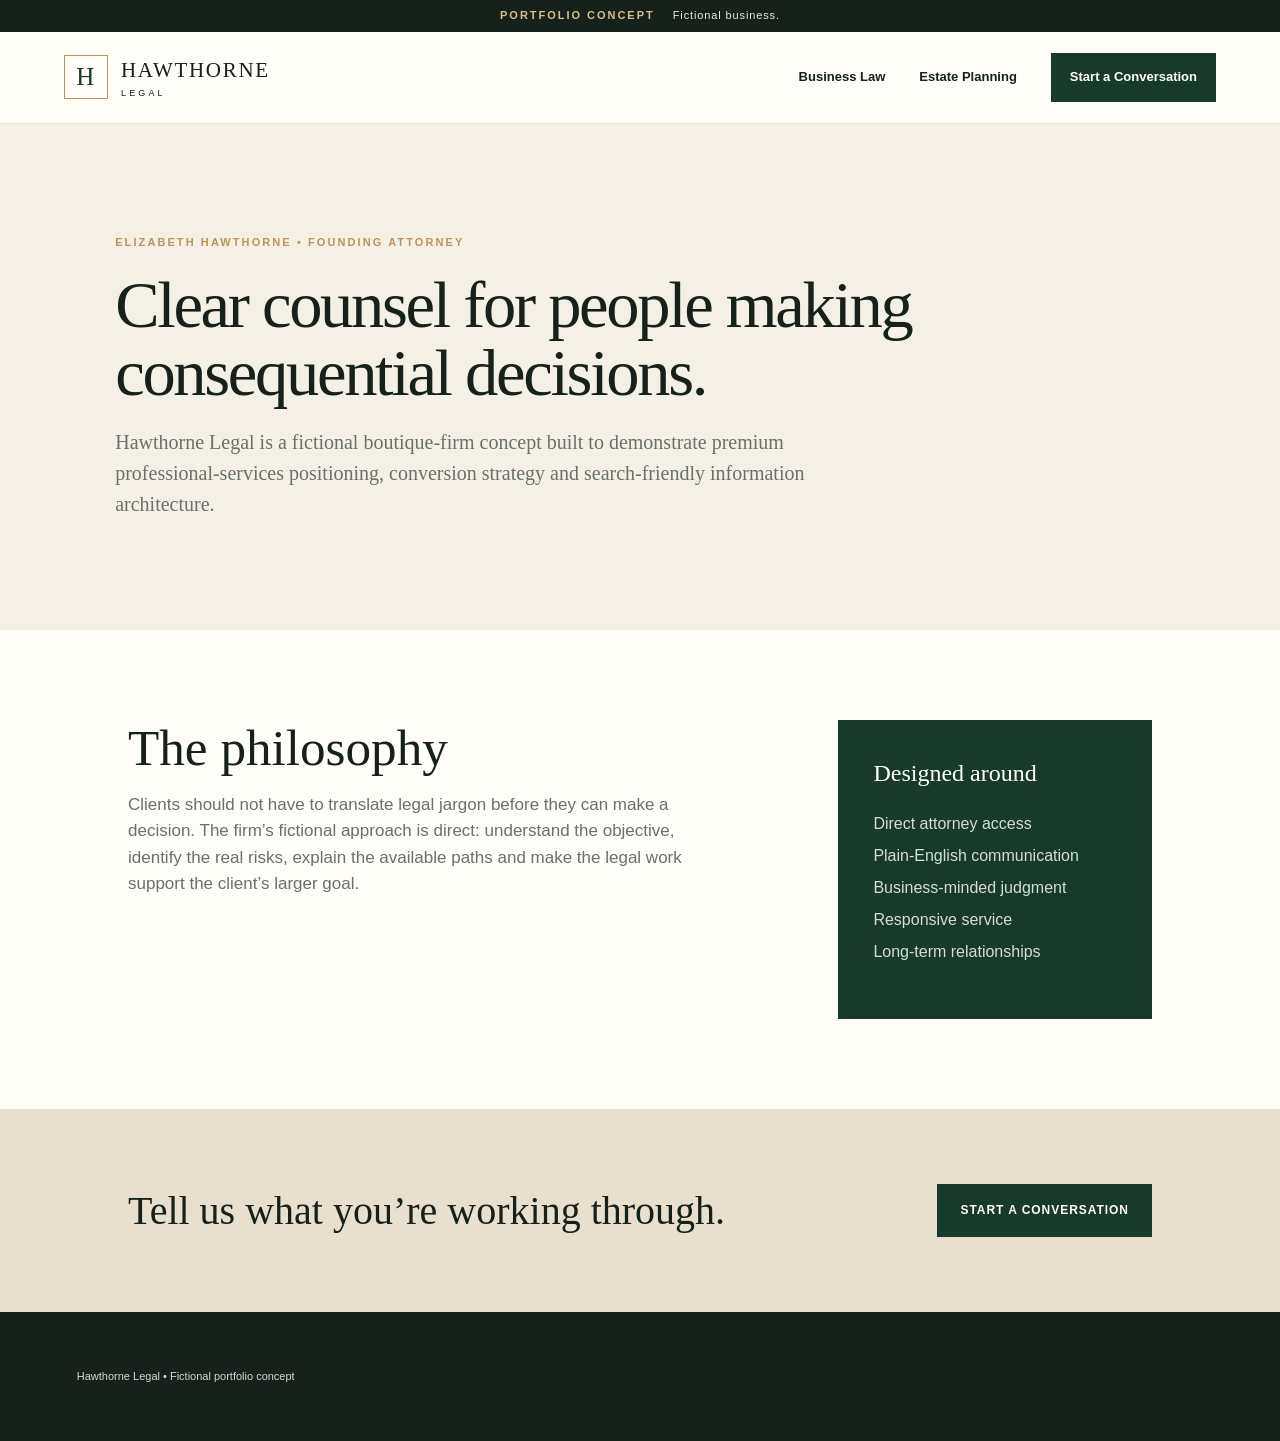
==== about.html @ 078f1573 "Add files via upload" ====
<!doctype html><html lang="en"><head><meta charset="utf-8"><meta name="viewport" content="width=device-width,initial-scale=1"><title>About | Hawthorne Legal</title><link rel="stylesheet" href="styles.css"></head><body><div class="concept"><b>PORTFOLIO CONCEPT</b><span>Fictional business.</span></div><header><a class="brand" href="index.html"><span class="mark">H</span><span>HAWTHORNE <small>LEGAL</small></span></a><nav><a href="business-law.html">Business Law</a><a href="estate-planning.html">Estate Planning</a><a class="navcta" href="index.html#contact">Start a Conversation</a></nav></header><main class="inner"><section class="inner-hero"><p class="eyebrow">ELIZABETH HAWTHORNE • FOUNDING ATTORNEY</p><h1>Clear counsel for people making consequential decisions.</h1><p>Hawthorne Legal is a fictional boutique-firm concept built to demonstrate premium professional-services positioning, conversion strategy and search-friendly information architecture.</p></section><section class="content-grid"><div><h2>The philosophy</h2><p>Clients should not have to translate legal jargon before they can make a decision. The firm’s fictional approach is direct: understand the objective, identify the real risks, explain the available paths and make the legal work support the client’s larger goal.</p></div><div class="sidecard"><b>Designed around</b><p>Direct attorney access<br>Plain-English communication<br>Business-minded judgment<br>Responsive service<br>Long-term relationships</p></div></section><section class="cta-band"><h2>Tell us what you’re working through.</h2><a class="btn" href="index.html#contact">START A CONVERSATION</a></section></main><footer><p>Hawthorne Legal • Fictional portfolio concept</p></footer></body></html>
---- styles.css ----
:root{--ink:#17211c;--forest:#173a2b;--forest2:#0e2c21;--ivory:#f5f0e6;--paper:#fffdf8;--brass:#b8945e;--line:#d9d1c2;--muted:#68716b}*{box-sizing:border-box}html{scroll-behavior:smooth}body{margin:0;font-family:Arial,Helvetica,sans-serif;color:var(--ink);background:var(--paper);line-height:1.55}.concept{height:32px;background:var(--ink);color:#eee9df;display:flex;align-items:center;justify-content:center;gap:18px;font-size:11px;letter-spacing:.08em}.concept b{color:#d9bd8e;letter-spacing:.18em}header{height:92px;padding:0 5vw;display:flex;align-items:center;justify-content:space-between;border-bottom:1px solid #e9e3d8;background:rgba(255,253,248,.97);position:sticky;top:0;z-index:20}.brand{display:flex;align-items:center;gap:13px;text-decoration:none;color:var(--ink);font-family:Georgia,serif;font-size:21px;letter-spacing:.08em}.brand small{display:block;font-family:Arial,sans-serif;font-size:9px;letter-spacing:.35em;margin-top:1px}.mark{width:44px;height:44px;border:1px solid var(--brass);display:grid;place-items:center;font-family:Georgia,serif;font-size:25px;color:var(--forest)}nav{display:flex;align-items:center;gap:34px}nav a{text-decoration:none;color:var(--ink);font-size:13px;font-weight:700}.navcta{padding:14px 19px;background:var(--forest);color:white!important}.menu{display:none}.hero{min-height:680px;display:grid;grid-template-columns:52% 48%;background:var(--ivory)}.hero-copy{padding:105px 7vw 70px}.eyebrow{font-size:11px;font-weight:800;letter-spacing:.19em;color:var(--brass);margin:0 0 20px}.hero h1,.inner-hero h1{font-family:Georgia,serif;font-weight:400;font-size:clamp(48px,5.2vw,82px);line-height:1.02;letter-spacing:-.035em;margin:0;max-width:850px}.lede{font-family:Georgia,serif;font-size:21px;line-height:1.55;max-width:650px;color:#4d5751;margin:30px 0}.actions{display:flex;align-items:center;gap:28px;margin:38px 0}.btn{display:inline-block;background:var(--forest);color:#fff;text-decoration:none;border:0;padding:17px 23px;font-weight:800;font-size:12px;letter-spacing:.08em;cursor:pointer}.textlink{color:var(--forest);font-weight:800;text-decoration:none}.micro{display:flex;gap:22px;padding-top:38px;border-top:1px solid #d8d0c2;font-size:11px;text-transform:uppercase;letter-spacing:.08em;color:#68716b}.hero-art{position:relative;min-height:680px;background:var(--forest2);overflow:hidden}.photo-main{position:absolute;inset:0;background:linear-gradient(120deg,rgba(15,43,32,.25),rgba(15,43,32,.1)),url('https://images.unsplash.com/photo-1497366811353-6870744d04b2?auto=format&fit=crop&w=1600&q=85') center/cover}.quote{position:absolute;left:0;bottom:0;width:70%;background:var(--forest);color:white;padding:30px 34px;font-family:Georgia,serif;font-size:18px}.quote small{display:block;margin-top:18px;font-family:Arial,sans-serif;font-size:9px;letter-spacing:.13em;color:#d6c19b}.intro{padding:100px 12vw 75px;display:grid;grid-template-columns:1.4fr 1fr;column-gap:9vw}.intro .eyebrow{grid-column:1/-1}.intro h2,.practice h2,.approach h2,.answer-head h2,.local h2,.contact h2,.content-grid h2,.inner-band h2,.cta-band h2{font-family:Georgia,serif;font-size:clamp(35px,4vw,58px);font-weight:400;line-height:1.08;margin:0}.intro>p:last-child{font-size:17px;color:var(--muted);margin:10px 0}.situations{display:grid;grid-template-columns:repeat(3,1fr);padding:0 5vw 100px}.situations article{min-height:285px;border:1px solid var(--line);padding:34px;margin:-1px 0 0 -1px}.situations span,.principles small{color:var(--brass);font-size:11px;letter-spacing:.14em}.situations h3{font-family:Georgia,serif;font-size:25px;font-weight:400;line-height:1.15;margin:45px 0 12px}.situations p{color:var(--muted);font-size:14px}.situations a{color:var(--forest);font-weight:800;font-size:13px;text-decoration:none}.situations .dark{background:var(--forest);color:white}.situations .dark p{color:#dce4df}.situations .dark a{color:#e3c99e}.practice{background:var(--forest2);color:white;padding:100px 8vw;display:grid;grid-template-columns:1fr 1.25fr;gap:9vw}.practice>div:first-child>p:last-child{color:#c8d2cc;font-size:17px}.practice-list a{display:grid;grid-template-columns:1fr 1.5fr auto;gap:20px;align-items:center;border-top:1px solid #476052;padding:26px 0;text-decoration:none;color:white}.practice-list b{font-family:Georgia,serif;font-size:22px;font-weight:400}.practice-list span{font-size:12px;color:#c4d0c9}.practice-list em{font-style:normal;color:#d3b37f}.approach{padding:110px 9vw;display:grid;grid-template-columns:.8fr 1.2fr;gap:8vw;align-items:center}.portrait{min-height:530px;background:linear-gradient(145deg,#e9dfcf,#c8b493);display:grid;place-items:center}.monogram{width:190px;height:190px;border:1px solid rgba(23,58,43,.35);border-radius:50%;display:grid;place-items:center;font-family:Georgia,serif;font-size:70px;color:var(--forest)}.approach p:not(.eyebrow){font-size:17px;color:var(--muted);max-width:680px}.principles{display:grid;grid-template-columns:repeat(3,1fr);padding:0 9vw 110px}.principles div{border-top:1px solid var(--line);padding:30px 40px 0 0}.principles h3{font-family:Georgia,serif;font-size:25px;font-weight:400}.principles p{color:var(--muted);max-width:300px}.answers{background:var(--ivory);padding:100px 8vw}.answer-head{display:grid;grid-template-columns:1.3fr .7fr;gap:10vw;align-items:end;margin-bottom:55px}.answer-head>p{color:var(--muted)}.answer-grid{display:grid;grid-template-columns:repeat(3,1fr);gap:18px}.answer-grid a{background:var(--paper);padding:34px;text-decoration:none;color:var(--ink);min-height:300px;border-bottom:3px solid var(--brass)}.answer-grid span{font-size:10px;color:var(--brass);font-weight:800;letter-spacing:.15em}.answer-grid h3{font-family:Georgia,serif;font-size:26px;font-weight:400;line-height:1.18;margin:42px 0 16px}.answer-grid p{font-size:14px;color:var(--muted)}.local{padding:100px 9vw;background:linear-gradient(rgba(16,35,27,.86),rgba(16,35,27,.86)),url('https://images.unsplash.com/photo-1500534314209-a25ddb2bd4297?auto=format&fit=crop&w=1800&q=80') center/cover;color:white;display:grid;grid-template-columns:1.4fr .6fr;gap:9vw}.local-card{border:1px solid rgba(255,255,255,.35);padding:32px}.local-card b{letter-spacing:.12em}.local-card a{color:#e6c99b;font-weight:800;text-decoration:none}.contact{padding:100px 9vw;display:grid;grid-template-columns:1fr 1fr;gap:10vw}.contact>div>p:not(.eyebrow){color:var(--muted);font-size:17px}.fine{font-size:11px!important;margin-top:35px}form{display:grid;gap:20px}label{font-size:11px;font-weight:800;letter-spacing:.08em;text-transform:uppercase}input,textarea{width:100%;border:0;border-bottom:1px solid #aeb5b0;background:transparent;padding:13px 2px;font:inherit;outline:none;margin-top:6px}textarea{border:1px solid #c9cfc9;padding:13px;margin-top:10px}footer{background:var(--ink);color:#d6d9d6;padding:45px 6vw;display:flex;justify-content:space-between;align-items:center;font-size:11px}.foot{color:white}.inner{min-height:70vh}.inner-hero{padding:110px 9vw 90px;background:var(--ivory)}.inner-hero p:last-child{font-family:Georgia,serif;font-size:20px;color:var(--muted);max-width:750px}.content-grid{padding:90px 10vw;display:grid;grid-template-columns:1.3fr .7fr;gap:10vw}.content-grid>div:first-child p{font-size:17px;color:var(--muted)}.sidecard{background:var(--forest);color:white;padding:35px}.sidecard b{font-family:Georgia,serif;font-size:24px;font-weight:400}.sidecard p{line-height:2;color:#d5ddd8}.inner-band{background:var(--forest2);color:white;padding:90px 15vw}.inner-band p:last-child{font-size:18px;color:#c8d2cc;max-width:800px}.cta-band{padding:75px 10vw;display:flex;justify-content:space-between;align-items:center;background:#e9dfcf}.cta-band h2{font-size:40px}@media(max-width:850px){header{height:78px}.menu{display:block;background:none;border:0;font-weight:700}nav{display:none;position:absolute;top:78px;left:0;right:0;background:var(--paper);padding:25px;flex-direction:column;align-items:flex-start;border-bottom:1px solid var(--line)}nav.open{display:flex}.hero{grid-template-columns:1fr}.hero-copy{padding:70px 7vw}.hero-art{min-height:520px}.micro{flex-wrap:wrap}.intro,.practice,.approach,.answer-head,.local,.contact,.content-grid{grid-template-columns:1fr}.situations,.principles,.answer-grid{grid-template-columns:1fr}.situations{padding:0 5vw 70px}.principles{gap:35px}.approach{padding:75px 7vw}.portrait{min-height:360px}.practice-list a{grid-template-columns:1fr auto}.practice-list span{grid-column:1/-1}.local{padding:75px 7vw}.contact{padding:75px 7vw}.concept span{display:none}footer{flex-direction:column;gap:18px;align-items:flex-start}.cta-band{flex-direction:column;align-items:flex-start;gap:25px}.inner-hero{padding:75px 7vw}.hero h1,.inner-hero h1{font-size:48px}}
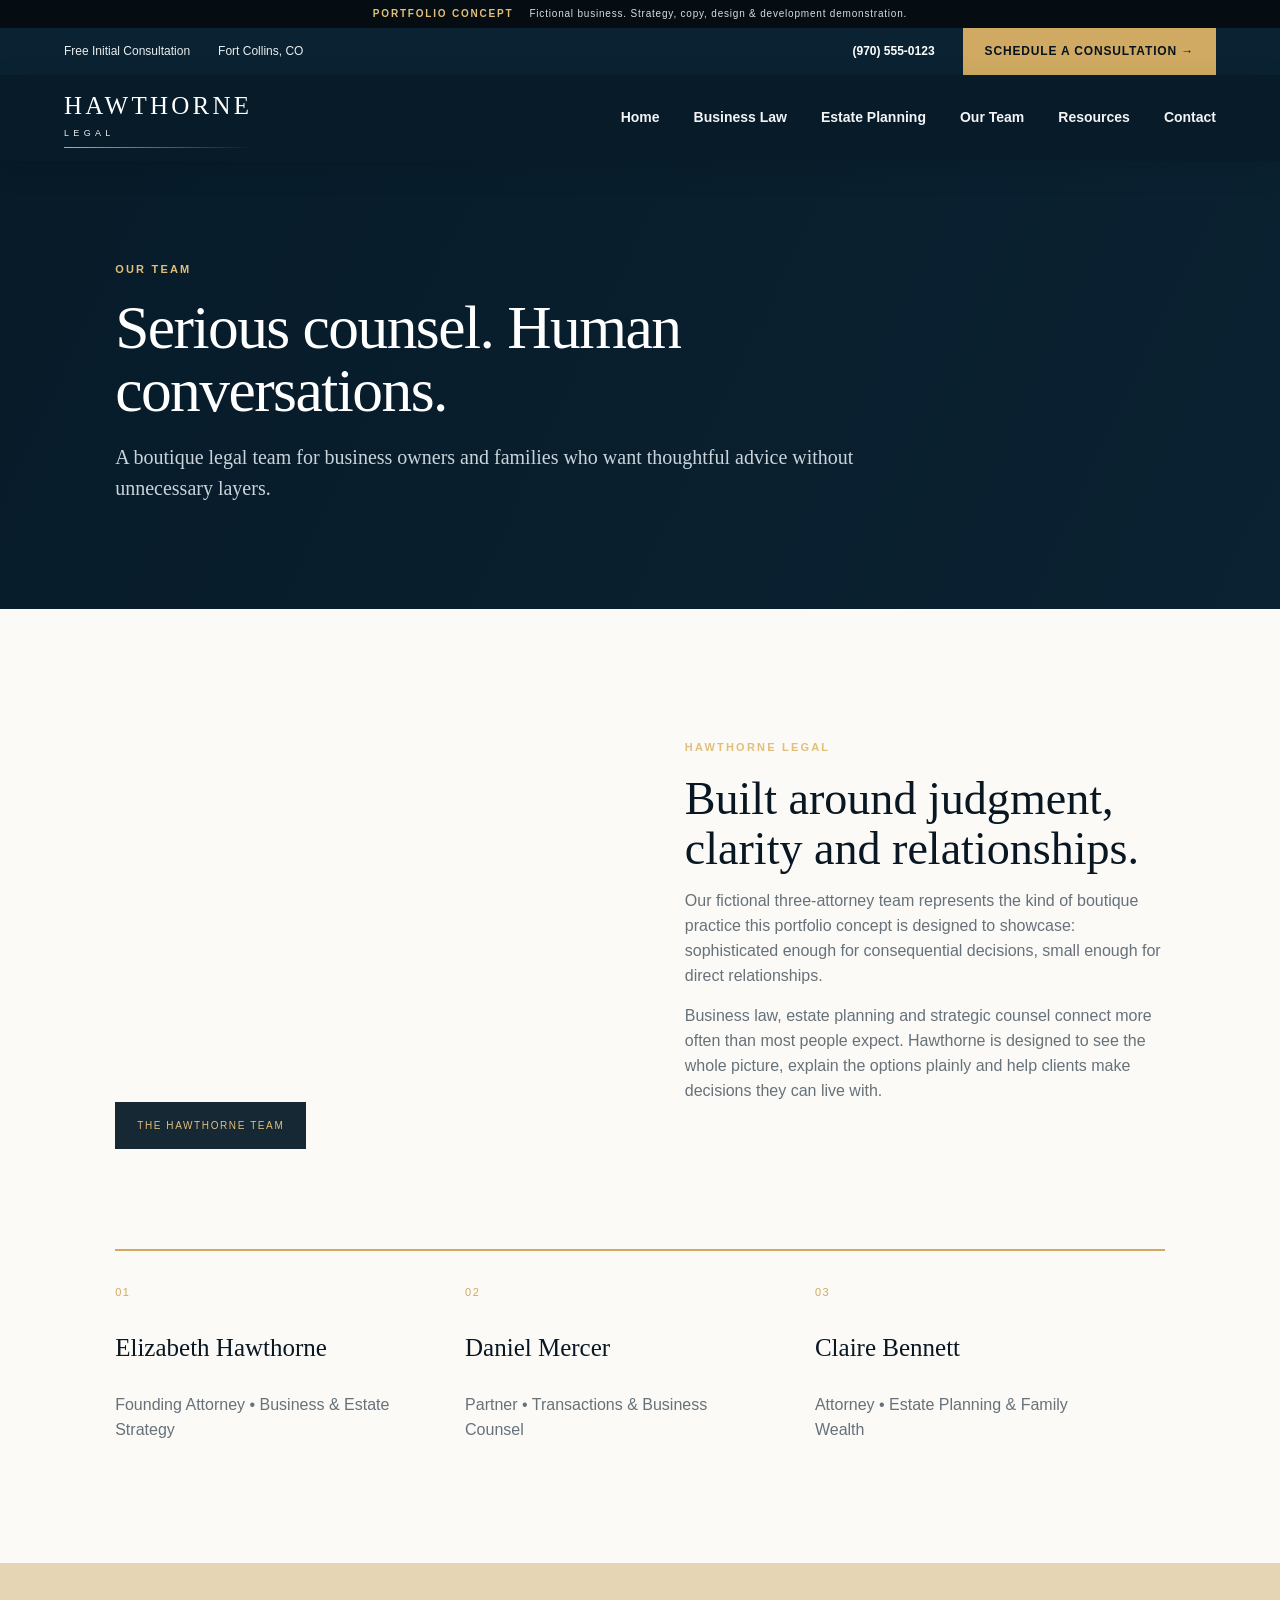
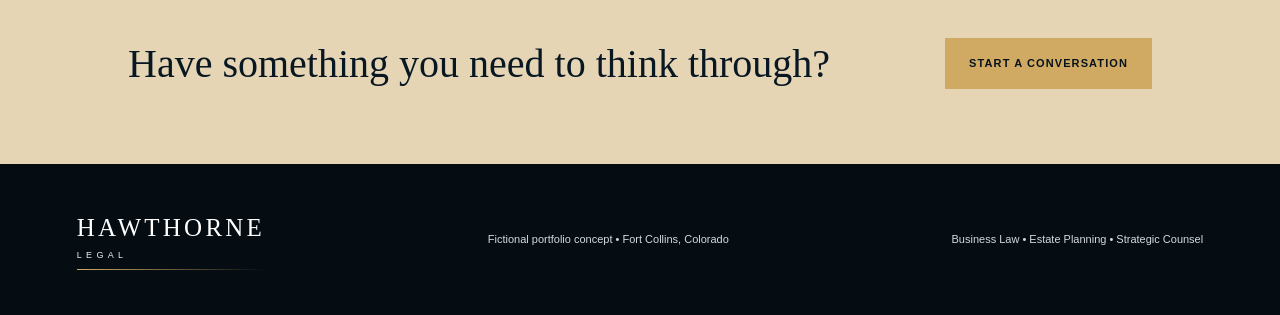
==== commit 8cb95ed6: "Add files via upload" ====
--- a/about.html
+++ b/about.html
@@ -1 +1 @@
-<!doctype html><html lang="en"><head><meta charset="utf-8"><meta name="viewport" content="width=device-width,initial-scale=1"><title>About | Hawthorne Legal</title><link rel="stylesheet" href="styles.css"></head><body><div class="concept"><b>PORTFOLIO CONCEPT</b><span>Fictional business.</span></div><header><a class="brand" href="index.html"><span class="mark">H</span><span>HAWTHORNE <small>LEGAL</small></span></a><nav><a href="business-law.html">Business Law</a><a href="estate-planning.html">Estate Planning</a><a class="navcta" href="index.html#contact">Start a Conversation</a></nav></header><main class="inner"><section class="inner-hero"><p class="eyebrow">ELIZABETH HAWTHORNE • FOUNDING ATTORNEY</p><h1>Clear counsel for people making consequential decisions.</h1><p>Hawthorne Legal is a fictional boutique-firm concept built to demonstrate premium professional-services positioning, conversion strategy and search-friendly information architecture.</p></section><section class="content-grid"><div><h2>The philosophy</h2><p>Clients should not have to translate legal jargon before they can make a decision. The firm’s fictional approach is direct: understand the objective, identify the real risks, explain the available paths and make the legal work support the client’s larger goal.</p></div><div class="sidecard"><b>Designed around</b><p>Direct attorney access<br>Plain-English communication<br>Business-minded judgment<br>Responsive service<br>Long-term relationships</p></div></section><section class="cta-band"><h2>Tell us what you’re working through.</h2><a class="btn" href="index.html#contact">START A CONVERSATION</a></section></main><footer><p>Hawthorne Legal • Fictional portfolio concept</p></footer></body></html>
+<!doctype html><html lang="en"><head><meta charset="utf-8"><meta name="viewport" content="width=device-width,initial-scale=1"><title>Our Team | Hawthorne Legal</title><meta name="description" content="Meet the fictional Hawthorne Legal team in this portfolio website concept."><link rel="stylesheet" href="styles.css"></head><body><div class="concept"><b>PORTFOLIO CONCEPT</b><span>Fictional business. Strategy, copy, design & development demonstration.</span></div><div class="utility"><div class="u-left"><span>Free Initial Consultation</span><span>Fort Collins, CO</span></div><div class="u-right"><strong>(970) 555-0123</strong><a class="consult" href="index.html#contact">SCHEDULE A CONSULTATION →</a></div></div><header><a class="brand" href="index.html"><span class="brandword">HAWTHORNE <small>LEGAL</small></span></a><button class="menu">Menu</button><nav><a href="index.html">Home</a><a href="business-law.html">Business Law</a><a href="estate-planning.html">Estate Planning</a><a href="about.html">Our Team</a><a href="index.html#answers">Resources</a><a href="index.html#contact">Contact</a></nav></header><main class="inner"><section class="inner-hero"><p class="eyebrow">OUR TEAM</p><h1>Serious counsel. Human conversations.</h1><p>A boutique legal team for business owners and families who want thoughtful advice without unnecessary layers.</p></section><section class="approach"><div class="portrait"></div><div><p class="eyebrow">HAWTHORNE LEGAL</p><h2>Built around judgment, clarity and relationships.</h2><p>Our fictional three-attorney team represents the kind of boutique practice this portfolio concept is designed to showcase: sophisticated enough for consequential decisions, small enough for direct relationships.</p><p>Business law, estate planning and strategic counsel connect more often than most people expect. Hawthorne is designed to see the whole picture, explain the options plainly and help clients make decisions they can live with.</p></div></section><section class="principles"><div><small>01</small><h3>Elizabeth Hawthorne</h3><p>Founding Attorney • Business & Estate Strategy</p></div><div><small>02</small><h3>Daniel Mercer</h3><p>Partner • Transactions & Business Counsel</p></div><div><small>03</small><h3>Claire Bennett</h3><p>Attorney • Estate Planning & Family Wealth</p></div></section><section class="cta-band"><h2>Have something you need to think through?</h2><a class="btn" href="index.html#contact">START A CONVERSATION</a></section></main><footer><a class="brand foot" href="index.html"><span class="brandword">HAWTHORNE <small>LEGAL</small></span></a><p>Fictional portfolio concept • Fort Collins, Colorado</p><p>Business Law • Estate Planning • Strategic Counsel</p></footer><script src="script.js"></script></body></html>
--- a/styles.css
+++ b/styles.css
@@ -1 +1 @@
-:root{--ink:#17211c;--forest:#173a2b;--forest2:#0e2c21;--ivory:#f5f0e6;--paper:#fffdf8;--brass:#b8945e;--line:#d9d1c2;--muted:#68716b}*{box-sizing:border-box}html{scroll-behavior:smooth}body{margin:0;font-family:Arial,Helvetica,sans-serif;color:var(--ink);background:var(--paper);line-height:1.55}.concept{height:32px;background:var(--ink);color:#eee9df;display:flex;align-items:center;justify-content:center;gap:18px;font-size:11px;letter-spacing:.08em}.concept b{color:#d9bd8e;letter-spacing:.18em}header{height:92px;padding:0 5vw;display:flex;align-items:center;justify-content:space-between;border-bottom:1px solid #e9e3d8;background:rgba(255,253,248,.97);position:sticky;top:0;z-index:20}.brand{display:flex;align-items:center;gap:13px;text-decoration:none;color:var(--ink);font-family:Georgia,serif;font-size:21px;letter-spacing:.08em}.brand small{display:block;font-family:Arial,sans-serif;font-size:9px;letter-spacing:.35em;margin-top:1px}.mark{width:44px;height:44px;border:1px solid var(--brass);display:grid;place-items:center;font-family:Georgia,serif;font-size:25px;color:var(--forest)}nav{display:flex;align-items:center;gap:34px}nav a{text-decoration:none;color:var(--ink);font-size:13px;font-weight:700}.navcta{padding:14px 19px;background:var(--forest);color:white!important}.menu{display:none}.hero{min-height:680px;display:grid;grid-template-columns:52% 48%;background:var(--ivory)}.hero-copy{padding:105px 7vw 70px}.eyebrow{font-size:11px;font-weight:800;letter-spacing:.19em;color:var(--brass);margin:0 0 20px}.hero h1,.inner-hero h1{font-family:Georgia,serif;font-weight:400;font-size:clamp(48px,5.2vw,82px);line-height:1.02;letter-spacing:-.035em;margin:0;max-width:850px}.lede{font-family:Georgia,serif;font-size:21px;line-height:1.55;max-width:650px;color:#4d5751;margin:30px 0}.actions{display:flex;align-items:center;gap:28px;margin:38px 0}.btn{display:inline-block;background:var(--forest);color:#fff;text-decoration:none;border:0;padding:17px 23px;font-weight:800;font-size:12px;letter-spacing:.08em;cursor:pointer}.textlink{color:var(--forest);font-weight:800;text-decoration:none}.micro{display:flex;gap:22px;padding-top:38px;border-top:1px solid #d8d0c2;font-size:11px;text-transform:uppercase;letter-spacing:.08em;color:#68716b}.hero-art{position:relative;min-height:680px;background:var(--forest2);overflow:hidden}.photo-main{position:absolute;inset:0;background:linear-gradient(120deg,rgba(15,43,32,.25),rgba(15,43,32,.1)),url('https://images.unsplash.com/photo-1497366811353-6870744d04b2?auto=format&fit=crop&w=1600&q=85') center/cover}.quote{position:absolute;left:0;bottom:0;width:70%;background:var(--forest);color:white;padding:30px 34px;font-family:Georgia,serif;font-size:18px}.quote small{display:block;margin-top:18px;font-family:Arial,sans-serif;font-size:9px;letter-spacing:.13em;color:#d6c19b}.intro{padding:100px 12vw 75px;display:grid;grid-template-columns:1.4fr 1fr;column-gap:9vw}.intro .eyebrow{grid-column:1/-1}.intro h2,.practice h2,.approach h2,.answer-head h2,.local h2,.contact h2,.content-grid h2,.inner-band h2,.cta-band h2{font-family:Georgia,serif;font-size:clamp(35px,4vw,58px);font-weight:400;line-height:1.08;margin:0}.intro>p:last-child{font-size:17px;color:var(--muted);margin:10px 0}.situations{display:grid;grid-template-columns:repeat(3,1fr);padding:0 5vw 100px}.situations article{min-height:285px;border:1px solid var(--line);padding:34px;margin:-1px 0 0 -1px}.situations span,.principles small{color:var(--brass);font-size:11px;letter-spacing:.14em}.situations h3{font-family:Georgia,serif;font-size:25px;font-weight:400;line-height:1.15;margin:45px 0 12px}.situations p{color:var(--muted);font-size:14px}.situations a{color:var(--forest);font-weight:800;font-size:13px;text-decoration:none}.situations .dark{background:var(--forest);color:white}.situations .dark p{color:#dce4df}.situations .dark a{color:#e3c99e}.practice{background:var(--forest2);color:white;padding:100px 8vw;display:grid;grid-template-columns:1fr 1.25fr;gap:9vw}.practice>div:first-child>p:last-child{color:#c8d2cc;font-size:17px}.practice-list a{display:grid;grid-template-columns:1fr 1.5fr auto;gap:20px;align-items:center;border-top:1px solid #476052;padding:26px 0;text-decoration:none;color:white}.practice-list b{font-family:Georgia,serif;font-size:22px;font-weight:400}.practice-list span{font-size:12px;color:#c4d0c9}.practice-list em{font-style:normal;color:#d3b37f}.approach{padding:110px 9vw;display:grid;grid-template-columns:.8fr 1.2fr;gap:8vw;align-items:center}.portrait{min-height:530px;background:linear-gradient(145deg,#e9dfcf,#c8b493);display:grid;place-items:center}.monogram{width:190px;height:190px;border:1px solid rgba(23,58,43,.35);border-radius:50%;display:grid;place-items:center;font-family:Georgia,serif;font-size:70px;color:var(--forest)}.approach p:not(.eyebrow){font-size:17px;color:var(--muted);max-width:680px}.principles{display:grid;grid-template-columns:repeat(3,1fr);padding:0 9vw 110px}.principles div{border-top:1px solid var(--line);padding:30px 40px 0 0}.principles h3{font-family:Georgia,serif;font-size:25px;font-weight:400}.principles p{color:var(--muted);max-width:300px}.answers{background:var(--ivory);padding:100px 8vw}.answer-head{display:grid;grid-template-columns:1.3fr .7fr;gap:10vw;align-items:end;margin-bottom:55px}.answer-head>p{color:var(--muted)}.answer-grid{display:grid;grid-template-columns:repeat(3,1fr);gap:18px}.answer-grid a{background:var(--paper);padding:34px;text-decoration:none;color:var(--ink);min-height:300px;border-bottom:3px solid var(--brass)}.answer-grid span{font-size:10px;color:var(--brass);font-weight:800;letter-spacing:.15em}.answer-grid h3{font-family:Georgia,serif;font-size:26px;font-weight:400;line-height:1.18;margin:42px 0 16px}.answer-grid p{font-size:14px;color:var(--muted)}.local{padding:100px 9vw;background:linear-gradient(rgba(16,35,27,.86),rgba(16,35,27,.86)),url('https://images.unsplash.com/photo-1500534314209-a25ddb2bd4297?auto=format&fit=crop&w=1800&q=80') center/cover;color:white;display:grid;grid-template-columns:1.4fr .6fr;gap:9vw}.local-card{border:1px solid rgba(255,255,255,.35);padding:32px}.local-card b{letter-spacing:.12em}.local-card a{color:#e6c99b;font-weight:800;text-decoration:none}.contact{padding:100px 9vw;display:grid;grid-template-columns:1fr 1fr;gap:10vw}.contact>div>p:not(.eyebrow){color:var(--muted);font-size:17px}.fine{font-size:11px!important;margin-top:35px}form{display:grid;gap:20px}label{font-size:11px;font-weight:800;letter-spacing:.08em;text-transform:uppercase}input,textarea{width:100%;border:0;border-bottom:1px solid #aeb5b0;background:transparent;padding:13px 2px;font:inherit;outline:none;margin-top:6px}textarea{border:1px solid #c9cfc9;padding:13px;margin-top:10px}footer{background:var(--ink);color:#d6d9d6;padding:45px 6vw;display:flex;justify-content:space-between;align-items:center;font-size:11px}.foot{color:white}.inner{min-height:70vh}.inner-hero{padding:110px 9vw 90px;background:var(--ivory)}.inner-hero p:last-child{font-family:Georgia,serif;font-size:20px;color:var(--muted);max-width:750px}.content-grid{padding:90px 10vw;display:grid;grid-template-columns:1.3fr .7fr;gap:10vw}.content-grid>div:first-child p{font-size:17px;color:var(--muted)}.sidecard{background:var(--forest);color:white;padding:35px}.sidecard b{font-family:Georgia,serif;font-size:24px;font-weight:400}.sidecard p{line-height:2;color:#d5ddd8}.inner-band{background:var(--forest2);color:white;padding:90px 15vw}.inner-band p:last-child{font-size:18px;color:#c8d2cc;max-width:800px}.cta-band{padding:75px 10vw;display:flex;justify-content:space-between;align-items:center;background:#e9dfcf}.cta-band h2{font-size:40px}@media(max-width:850px){header{height:78px}.menu{display:block;background:none;border:0;font-weight:700}nav{display:none;position:absolute;top:78px;left:0;right:0;background:var(--paper);padding:25px;flex-direction:column;align-items:flex-start;border-bottom:1px solid var(--line)}nav.open{display:flex}.hero{grid-template-columns:1fr}.hero-copy{padding:70px 7vw}.hero-art{min-height:520px}.micro{flex-wrap:wrap}.intro,.practice,.approach,.answer-head,.local,.contact,.content-grid{grid-template-columns:1fr}.situations,.principles,.answer-grid{grid-template-columns:1fr}.situations{padding:0 5vw 70px}.principles{gap:35px}.approach{padding:75px 7vw}.portrait{min-height:360px}.practice-list a{grid-template-columns:1fr auto}.practice-list span{grid-column:1/-1}.local{padding:75px 7vw}.contact{padding:75px 7vw}.concept span{display:none}footer{flex-direction:column;gap:18px;align-items:flex-start}.cta-band{flex-direction:column;align-items:flex-start;gap:25px}.inner-hero{padding:75px 7vw}.hero h1,.inner-hero h1{font-size:48px}}
+:root{--ink:#081722;--navy:#071b29;--navy2:#0b2232;--gold:#d0aa62;--gold2:#e1bf79;--paper:#fbfaf6;--ivory:#f3efe6;--line:#d8d1c4;--muted:#66717a}*{box-sizing:border-box}html{scroll-behavior:smooth}body{margin:0;font-family:Arial,Helvetica,sans-serif;color:var(--ink);background:var(--paper);line-height:1.55}.concept{height:28px;background:#050d13;color:#d8dde0;display:flex;align-items:center;justify-content:center;gap:16px;font-size:10px;letter-spacing:.08em}.concept b{color:var(--gold2);letter-spacing:.18em}.utility{min-height:45px;background:var(--navy2);color:#e9edf0;display:flex;align-items:center;justify-content:space-between;padding:0 5vw;font-size:12px}.utility .u-left,.utility .u-right{display:flex;align-items:center;gap:28px}.utility strong{color:white}.utility .consult{background:var(--gold);color:#07131c;padding:14px 22px;text-decoration:none;font-weight:800;letter-spacing:.07em}header{height:86px;padding:0 5vw;display:flex;align-items:center;justify-content:space-between;background:var(--navy);position:sticky;top:0;z-index:20;box-shadow:0 8px 30px rgba(0,0,0,.12)}.brand{display:flex;align-items:center;text-decoration:none;color:white;font-family:Georgia,serif;font-size:25px;letter-spacing:.13em}.brand small{display:block;font-family:Arial,sans-serif;font-size:9px;letter-spacing:.48em;margin-top:1px;color:#eee}.brandword{display:flex;flex-direction:column}.brandword:after{content:"";height:1px;width:100%;margin-top:6px;background:linear-gradient(90deg,var(--gold),transparent)}nav{display:flex;align-items:center;gap:34px}nav a{text-decoration:none;color:#f3f4f5;font-size:14px;font-weight:700;position:relative}nav a:hover:after{content:"";position:absolute;left:0;right:0;bottom:-14px;height:2px;background:var(--gold)}.navcta{padding:14px 18px;border:1px solid var(--gold);color:var(--gold2)!important}.menu{display:none;color:white;background:none;border:1px solid #53606a;padding:8px 12px}.hero{min-height:610px;display:grid;grid-template-columns:47% 53%;background:var(--navy);color:white}.hero-copy{padding:70px 5.5vw 55px;display:flex;flex-direction:column;justify-content:center}.eyebrow{font-size:11px;font-weight:800;letter-spacing:.2em;color:var(--gold2);margin:0 0 18px}.hero h1,.inner-hero h1{font-family:Georgia,serif;font-weight:400;font-size:clamp(48px,4.8vw,76px);line-height:1.03;letter-spacing:-.025em;margin:0;max-width:780px}.lede{font-size:18px;line-height:1.6;max-width:620px;color:#e0e6e9;margin:24px 0}.actions{display:flex;align-items:center;gap:18px;margin:28px 0}.btn{display:inline-block;background:var(--gold);color:#07131c;text-decoration:none;border:0;padding:17px 24px;font-weight:800;font-size:11px;letter-spacing:.1em;cursor:pointer}.btn.outline{background:transparent;border:1px solid var(--gold);color:var(--gold2)}.micro{display:flex;gap:22px;padding-top:28px;border-top:1px solid #31424f;font-size:10px;text-transform:uppercase;letter-spacing:.09em;color:#aebac2}.hero-art{position:relative;min-height:610px;background:var(--navy2);overflow:hidden}.photo-main{position:absolute;inset:0;background:linear-gradient(90deg,rgba(7,27,41,.22),rgba(7,27,41,.03)),url('assets/team.jpg') center/cover no-repeat}.trustbar{background:linear-gradient(90deg,#c9a357,#e0bd74,#c9a357);display:grid;grid-template-columns:repeat(4,1fr);padding:0 5vw}.trustbar div{padding:22px 28px;border-right:1px solid rgba(8,23,34,.25)}.trustbar div:last-child{border-right:0}.trustbar b{display:block;font-size:13px}.trustbar small{font-size:9px;letter-spacing:.1em;text-transform:uppercase}.intro{padding:90px 10vw 55px;text-align:center}.intro h2,.practice h2,.approach h2,.answer-head h2,.local h2,.contact h2,.content-grid h2,.inner-band h2,.cta-band h2{font-family:Georgia,serif;font-size:clamp(34px,3.6vw,55px);font-weight:400;line-height:1.08;margin:0}.intro>p:last-child{font-size:16px;color:var(--muted);max-width:780px;margin:22px auto}.situations{display:grid;grid-template-columns:repeat(3,1fr);gap:14px;padding:0 5vw 100px}.situations article{min-height:270px;padding:30px;position:relative;overflow:hidden;color:white;display:flex;flex-direction:column;justify-content:flex-end;background:var(--navy2)}.situations article:before{content:"";position:absolute;inset:0;background:linear-gradient(180deg,rgba(6,18,27,.05),rgba(6,18,27,.92));z-index:0}.situations article>*{position:relative;z-index:1}.situations article:nth-child(1){background:url('https://images.unsplash.com/photo-1497366754035-f200968a6e72?auto=format&fit=crop&w=900&q=80') center/cover}.situations article:nth-child(2){background:url('https://images.unsplash.com/photo-1521737711867-e3b97375f902?auto=format&fit=crop&w=900&q=80') center/cover}.situations article:nth-child(3){background:url('https://images.unsplash.com/photo-1450101499163-c8848c66ca85?auto=format&fit=crop&w=900&q=80') center/cover}.situations article:nth-child(4){background:url('https://images.unsplash.com/photo-1511895426328-dc8714191300?auto=format&fit=crop&w=900&q=80') center/cover}.situations article:nth-child(5){background:url('https://images.unsplash.com/photo-1521791055366-0d553872125f?auto=format&fit=crop&w=900&q=80') center/cover}.situations article:nth-child(6){background:url('https://images.unsplash.com/photo-1464822759023-fed622ff2c3b?auto=format&fit=crop&w=900&q=80') center/cover}.situations span{color:var(--gold2);font-size:10px;letter-spacing:.14em}.situations h3{font-family:Georgia,serif;font-size:25px;font-weight:400;line-height:1.15;margin:20px 0 8px}.situations p{color:#dce3e7;font-size:13px}.situations a{color:var(--gold2);font-weight:800;font-size:12px;text-decoration:none}.practice{background:var(--navy);color:white;padding:95px 8vw;display:grid;grid-template-columns:1fr 1.25fr;gap:9vw}.practice>div:first-child>p:last-child{color:#c4ced4;font-size:16px}.practice-list a{display:grid;grid-template-columns:1fr 1.5fr auto;gap:20px;align-items:center;border-top:1px solid #40515e;padding:26px 0;text-decoration:none;color:white}.practice-list b{font-family:Georgia,serif;font-size:22px;font-weight:400}.practice-list span{font-size:12px;color:#c4ced4}.practice-list em{font-style:normal;color:var(--gold2)}.approach{padding:100px 9vw;display:grid;grid-template-columns:1fr 1fr;gap:7vw;align-items:center}.portrait{min-height:440px;background:url('assets/team.jpg') center/cover no-repeat;position:relative}.portrait:after{content:"THE HAWTHORNE TEAM";position:absolute;left:0;bottom:0;background:rgba(7,27,41,.94);color:var(--gold2);padding:16px 22px;font-size:10px;letter-spacing:.16em}.approach p:not(.eyebrow){font-size:16px;color:var(--muted);max-width:680px}.principles{display:grid;grid-template-columns:repeat(3,1fr);padding:0 9vw 105px}.principles div{border-top:2px solid var(--gold);padding:28px 40px 0 0}.principles small{color:var(--gold);font-size:11px;letter-spacing:.14em}.principles h3{font-family:Georgia,serif;font-size:25px;font-weight:400}.principles p{color:var(--muted);max-width:300px}.answers{background:var(--ivory);padding:95px 8vw}.answer-head{display:grid;grid-template-columns:1.3fr .7fr;gap:10vw;align-items:end;margin-bottom:50px}.answer-head>p{color:var(--muted)}.answer-grid{display:grid;grid-template-columns:repeat(3,1fr);gap:18px}.answer-grid a{background:var(--paper);padding:34px;text-decoration:none;color:var(--ink);min-height:290px;border-bottom:3px solid var(--gold)}.answer-grid span{font-size:10px;color:#a67e38;font-weight:800;letter-spacing:.15em}.answer-grid h3{font-family:Georgia,serif;font-size:26px;font-weight:400;line-height:1.18;margin:40px 0 16px}.answer-grid p{font-size:14px;color:var(--muted)}.local{padding:95px 9vw;background:linear-gradient(rgba(7,27,41,.86),rgba(7,27,41,.86)),url('https://images.unsplash.com/photo-1464822759023-fed622ff2c3b?auto=format&fit=crop&w=1800&q=80') center/cover;color:white;display:grid;grid-template-columns:1.4fr .6fr;gap:9vw}.local-card{border:1px solid rgba(208,170,98,.7);padding:32px}.local-card b{letter-spacing:.12em}.local-card a{color:var(--gold2);font-weight:800;text-decoration:none}.contact{padding:95px 9vw;display:grid;grid-template-columns:1fr 1fr;gap:10vw}.contact>div>p:not(.eyebrow){color:var(--muted);font-size:16px}.fine{font-size:11px!important;margin-top:35px}form{display:grid;gap:20px}label{font-size:11px;font-weight:800;letter-spacing:.08em;text-transform:uppercase}input,textarea{width:100%;border:0;border-bottom:1px solid #aeb5b0;background:transparent;padding:13px 2px;font:inherit;outline:none;margin-top:6px}textarea{border:1px solid #c9cfc9;padding:13px;margin-top:10px}footer{background:#050d13;color:#d6d9dc;padding:45px 6vw;display:flex;justify-content:space-between;align-items:center;font-size:11px}.foot{color:white}.inner{min-height:70vh}.inner-hero{padding:100px 9vw 85px;background:linear-gradient(115deg,var(--navy),var(--navy2));color:white}.inner-hero p:last-child{font-family:Georgia,serif;font-size:20px;color:#cbd4da;max-width:750px}.content-grid{padding:90px 10vw;display:grid;grid-template-columns:1.3fr .7fr;gap:10vw}.content-grid>div:first-child p{font-size:17px;color:var(--muted)}.sidecard{background:var(--navy);color:white;padding:35px;border-top:4px solid var(--gold)}.sidecard b{font-family:Georgia,serif;font-size:24px;font-weight:400}.sidecard p{line-height:2;color:#d5dde2}.inner-band{background:var(--navy2);color:white;padding:90px 15vw}.inner-band p:last-child{font-size:18px;color:#c8d2d8;max-width:800px}.cta-band{padding:75px 10vw;display:flex;justify-content:space-between;align-items:center;background:#e5d5b4}.cta-band h2{font-size:40px}@media(max-width:900px){.utility{display:none}header{height:78px}.menu{display:block}nav{display:none;position:absolute;top:78px;left:0;right:0;background:var(--navy);padding:25px;flex-direction:column;align-items:flex-start;border-bottom:1px solid #41515d}nav.open{display:flex}.hero{grid-template-columns:1fr}.hero-copy{padding:65px 7vw}.hero-art{min-height:440px}.trustbar{grid-template-columns:1fr 1fr}.trustbar div:nth-child(2){border-right:0}.micro{flex-wrap:wrap}.practice,.approach,.answer-head,.local,.contact,.content-grid{grid-template-columns:1fr}.situations,.principles,.answer-grid{grid-template-columns:1fr}.situations{padding:0 5vw 70px}.principles{gap:35px}.approach{padding:75px 7vw}.portrait{min-height:360px}.practice-list a{grid-template-columns:1fr auto}.practice-list span{grid-column:1/-1}.local,.contact{padding:75px 7vw}.concept span{display:none}footer{flex-direction:column;gap:18px;align-items:flex-start}.cta-band{flex-direction:column;align-items:flex-start;gap:25px}.inner-hero{padding:75px 7vw}.hero h1,.inner-hero h1{font-size:47px}}@media(max-width:560px){.trustbar{grid-template-columns:1fr}.trustbar div{border-right:0;border-bottom:1px solid rgba(8,23,34,.2)}.brand{font-size:20px}.hero h1,.inner-hero h1{font-size:42px}.actions{align-items:flex-start;flex-direction:column}}
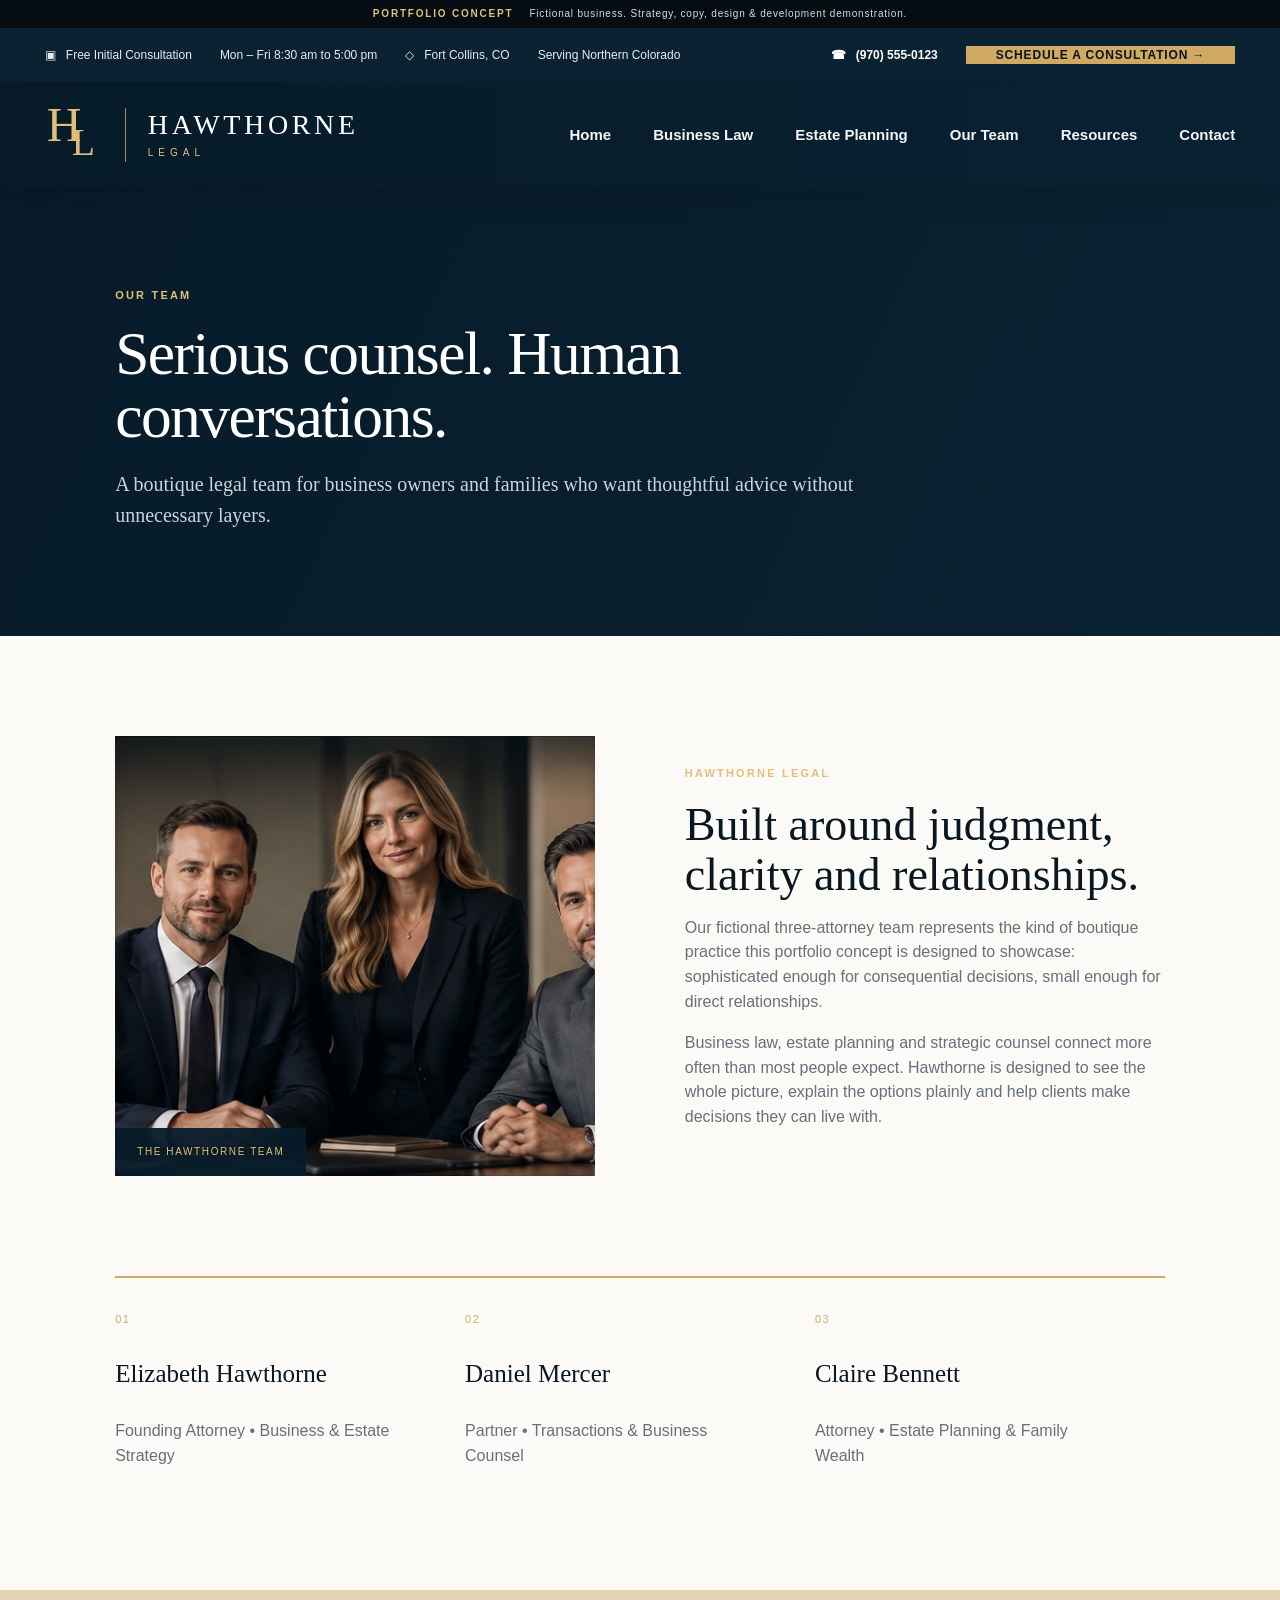
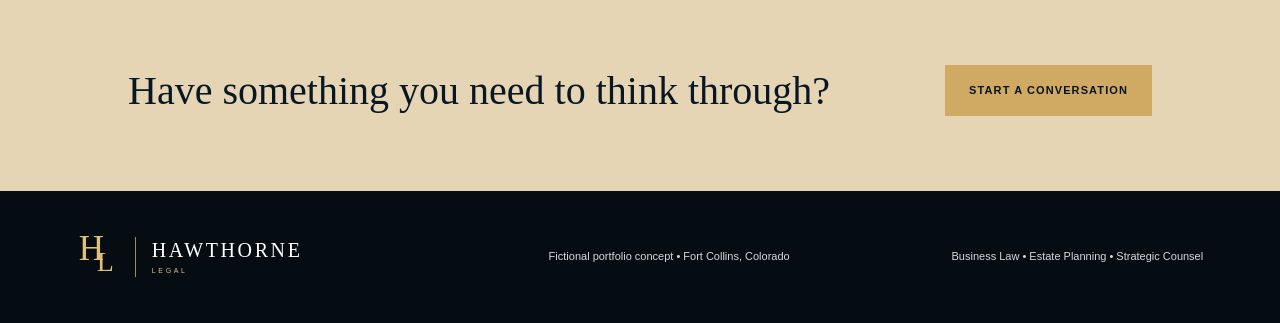
==== commit 75817c66: "Add files via upload" ====
--- a/about.html
+++ b/about.html
@@ -1 +1 @@
-<!doctype html><html lang="en"><head><meta charset="utf-8"><meta name="viewport" content="width=device-width,initial-scale=1"><title>Our Team | Hawthorne Legal</title><meta name="description" content="Meet the fictional Hawthorne Legal team in this portfolio website concept."><link rel="stylesheet" href="styles.css"></head><body><div class="concept"><b>PORTFOLIO CONCEPT</b><span>Fictional business. Strategy, copy, design & development demonstration.</span></div><div class="utility"><div class="u-left"><span>Free Initial Consultation</span><span>Fort Collins, CO</span></div><div class="u-right"><strong>(970) 555-0123</strong><a class="consult" href="index.html#contact">SCHEDULE A CONSULTATION →</a></div></div><header><a class="brand" href="index.html"><span class="brandword">HAWTHORNE <small>LEGAL</small></span></a><button class="menu">Menu</button><nav><a href="index.html">Home</a><a href="business-law.html">Business Law</a><a href="estate-planning.html">Estate Planning</a><a href="about.html">Our Team</a><a href="index.html#answers">Resources</a><a href="index.html#contact">Contact</a></nav></header><main class="inner"><section class="inner-hero"><p class="eyebrow">OUR TEAM</p><h1>Serious counsel. Human conversations.</h1><p>A boutique legal team for business owners and families who want thoughtful advice without unnecessary layers.</p></section><section class="approach"><div class="portrait"></div><div><p class="eyebrow">HAWTHORNE LEGAL</p><h2>Built around judgment, clarity and relationships.</h2><p>Our fictional three-attorney team represents the kind of boutique practice this portfolio concept is designed to showcase: sophisticated enough for consequential decisions, small enough for direct relationships.</p><p>Business law, estate planning and strategic counsel connect more often than most people expect. Hawthorne is designed to see the whole picture, explain the options plainly and help clients make decisions they can live with.</p></div></section><section class="principles"><div><small>01</small><h3>Elizabeth Hawthorne</h3><p>Founding Attorney • Business & Estate Strategy</p></div><div><small>02</small><h3>Daniel Mercer</h3><p>Partner • Transactions & Business Counsel</p></div><div><small>03</small><h3>Claire Bennett</h3><p>Attorney • Estate Planning & Family Wealth</p></div></section><section class="cta-band"><h2>Have something you need to think through?</h2><a class="btn" href="index.html#contact">START A CONVERSATION</a></section></main><footer><a class="brand foot" href="index.html"><span class="brandword">HAWTHORNE <small>LEGAL</small></span></a><p>Fictional portfolio concept • Fort Collins, Colorado</p><p>Business Law • Estate Planning • Strategic Counsel</p></footer><script src="script.js"></script></body></html>
+<!doctype html><html lang="en"><head><meta charset="utf-8"><meta name="viewport" content="width=device-width,initial-scale=1"><title>Our Team | Hawthorne Legal</title><meta name="description" content="Meet the fictional Hawthorne Legal team in this portfolio website concept."><link rel="stylesheet" href="styles.css"></head><body><div class="concept"><b>PORTFOLIO CONCEPT</b><span>Fictional business. Strategy, copy, design & development demonstration.</span></div><div class="utility"><div class="u-left"><span>▣ &nbsp; Free Initial Consultation</span><span>Mon – Fri 8:30 am to 5:00 pm</span><span>◇ &nbsp; Fort Collins, CO</span><span>Serving Northern Colorado</span></div><div class="u-right"><strong>☎ &nbsp; (970) 555-0123</strong><a class="consult" href="index.html#contact">SCHEDULE A CONSULTATION →</a></div></div><header><a class="brand" href="index.html"><span class="brandmark" aria-hidden="true"><span>H</span><span>L</span></span><span class="brand-divider"></span><span class="brandword">HAWTHORNE <small>LEGAL</small></span></a><button class="menu" aria-label="Menu">Menu</button><nav><a href="index.html">Home</a><a href="business-law.html">Business Law</a><a href="estate-planning.html">Estate Planning</a><a href="about.html">Our Team</a><a href="index.html#answers">Resources</a><a href="index.html#contact">Contact</a></nav></header><main class="inner"><section class="inner-hero"><p class="eyebrow">OUR TEAM</p><h1>Serious counsel. Human conversations.</h1><p>A boutique legal team for business owners and families who want thoughtful advice without unnecessary layers.</p></section><section class="approach"><div class="portrait"></div><div><p class="eyebrow">HAWTHORNE LEGAL</p><h2>Built around judgment, clarity and relationships.</h2><p>Our fictional three-attorney team represents the kind of boutique practice this portfolio concept is designed to showcase: sophisticated enough for consequential decisions, small enough for direct relationships.</p><p>Business law, estate planning and strategic counsel connect more often than most people expect. Hawthorne is designed to see the whole picture, explain the options plainly and help clients make decisions they can live with.</p></div></section><section class="principles"><div><small>01</small><h3>Elizabeth Hawthorne</h3><p>Founding Attorney • Business & Estate Strategy</p></div><div><small>02</small><h3>Daniel Mercer</h3><p>Partner • Transactions & Business Counsel</p></div><div><small>03</small><h3>Claire Bennett</h3><p>Attorney • Estate Planning & Family Wealth</p></div></section><section class="cta-band"><h2>Have something you need to think through?</h2><a class="btn" href="index.html#contact">START A CONVERSATION</a></section></main><footer><a class="brand foot" href="index.html"><span class="brandmark" aria-hidden="true"><span>H</span><span>L</span></span><span class="brand-divider"></span><span class="brandword">HAWTHORNE <small>LEGAL</small></span></a><p>Fictional portfolio concept • Fort Collins, Colorado</p><p>Business Law • Estate Planning • Strategic Counsel</p></footer><script src="script.js"></script></body></html>
--- a/styles.css
+++ b/styles.css
@@ -1 +1,64 @@
-:root{--ink:#081722;--navy:#071b29;--navy2:#0b2232;--gold:#d0aa62;--gold2:#e1bf79;--paper:#fbfaf6;--ivory:#f3efe6;--line:#d8d1c4;--muted:#66717a}*{box-sizing:border-box}html{scroll-behavior:smooth}body{margin:0;font-family:Arial,Helvetica,sans-serif;color:var(--ink);background:var(--paper);line-height:1.55}.concept{height:28px;background:#050d13;color:#d8dde0;display:flex;align-items:center;justify-content:center;gap:16px;font-size:10px;letter-spacing:.08em}.concept b{color:var(--gold2);letter-spacing:.18em}.utility{min-height:45px;background:var(--navy2);color:#e9edf0;display:flex;align-items:center;justify-content:space-between;padding:0 5vw;font-size:12px}.utility .u-left,.utility .u-right{display:flex;align-items:center;gap:28px}.utility strong{color:white}.utility .consult{background:var(--gold);color:#07131c;padding:14px 22px;text-decoration:none;font-weight:800;letter-spacing:.07em}header{height:86px;padding:0 5vw;display:flex;align-items:center;justify-content:space-between;background:var(--navy);position:sticky;top:0;z-index:20;box-shadow:0 8px 30px rgba(0,0,0,.12)}.brand{display:flex;align-items:center;text-decoration:none;color:white;font-family:Georgia,serif;font-size:25px;letter-spacing:.13em}.brand small{display:block;font-family:Arial,sans-serif;font-size:9px;letter-spacing:.48em;margin-top:1px;color:#eee}.brandword{display:flex;flex-direction:column}.brandword:after{content:"";height:1px;width:100%;margin-top:6px;background:linear-gradient(90deg,var(--gold),transparent)}nav{display:flex;align-items:center;gap:34px}nav a{text-decoration:none;color:#f3f4f5;font-size:14px;font-weight:700;position:relative}nav a:hover:after{content:"";position:absolute;left:0;right:0;bottom:-14px;height:2px;background:var(--gold)}.navcta{padding:14px 18px;border:1px solid var(--gold);color:var(--gold2)!important}.menu{display:none;color:white;background:none;border:1px solid #53606a;padding:8px 12px}.hero{min-height:610px;display:grid;grid-template-columns:47% 53%;background:var(--navy);color:white}.hero-copy{padding:70px 5.5vw 55px;display:flex;flex-direction:column;justify-content:center}.eyebrow{font-size:11px;font-weight:800;letter-spacing:.2em;color:var(--gold2);margin:0 0 18px}.hero h1,.inner-hero h1{font-family:Georgia,serif;font-weight:400;font-size:clamp(48px,4.8vw,76px);line-height:1.03;letter-spacing:-.025em;margin:0;max-width:780px}.lede{font-size:18px;line-height:1.6;max-width:620px;color:#e0e6e9;margin:24px 0}.actions{display:flex;align-items:center;gap:18px;margin:28px 0}.btn{display:inline-block;background:var(--gold);color:#07131c;text-decoration:none;border:0;padding:17px 24px;font-weight:800;font-size:11px;letter-spacing:.1em;cursor:pointer}.btn.outline{background:transparent;border:1px solid var(--gold);color:var(--gold2)}.micro{display:flex;gap:22px;padding-top:28px;border-top:1px solid #31424f;font-size:10px;text-transform:uppercase;letter-spacing:.09em;color:#aebac2}.hero-art{position:relative;min-height:610px;background:var(--navy2);overflow:hidden}.photo-main{position:absolute;inset:0;background:linear-gradient(90deg,rgba(7,27,41,.22),rgba(7,27,41,.03)),url('assets/team.jpg') center/cover no-repeat}.trustbar{background:linear-gradient(90deg,#c9a357,#e0bd74,#c9a357);display:grid;grid-template-columns:repeat(4,1fr);padding:0 5vw}.trustbar div{padding:22px 28px;border-right:1px solid rgba(8,23,34,.25)}.trustbar div:last-child{border-right:0}.trustbar b{display:block;font-size:13px}.trustbar small{font-size:9px;letter-spacing:.1em;text-transform:uppercase}.intro{padding:90px 10vw 55px;text-align:center}.intro h2,.practice h2,.approach h2,.answer-head h2,.local h2,.contact h2,.content-grid h2,.inner-band h2,.cta-band h2{font-family:Georgia,serif;font-size:clamp(34px,3.6vw,55px);font-weight:400;line-height:1.08;margin:0}.intro>p:last-child{font-size:16px;color:var(--muted);max-width:780px;margin:22px auto}.situations{display:grid;grid-template-columns:repeat(3,1fr);gap:14px;padding:0 5vw 100px}.situations article{min-height:270px;padding:30px;position:relative;overflow:hidden;color:white;display:flex;flex-direction:column;justify-content:flex-end;background:var(--navy2)}.situations article:before{content:"";position:absolute;inset:0;background:linear-gradient(180deg,rgba(6,18,27,.05),rgba(6,18,27,.92));z-index:0}.situations article>*{position:relative;z-index:1}.situations article:nth-child(1){background:url('https://images.unsplash.com/photo-1497366754035-f200968a6e72?auto=format&fit=crop&w=900&q=80') center/cover}.situations article:nth-child(2){background:url('https://images.unsplash.com/photo-1521737711867-e3b97375f902?auto=format&fit=crop&w=900&q=80') center/cover}.situations article:nth-child(3){background:url('https://images.unsplash.com/photo-1450101499163-c8848c66ca85?auto=format&fit=crop&w=900&q=80') center/cover}.situations article:nth-child(4){background:url('https://images.unsplash.com/photo-1511895426328-dc8714191300?auto=format&fit=crop&w=900&q=80') center/cover}.situations article:nth-child(5){background:url('https://images.unsplash.com/photo-1521791055366-0d553872125f?auto=format&fit=crop&w=900&q=80') center/cover}.situations article:nth-child(6){background:url('https://images.unsplash.com/photo-1464822759023-fed622ff2c3b?auto=format&fit=crop&w=900&q=80') center/cover}.situations span{color:var(--gold2);font-size:10px;letter-spacing:.14em}.situations h3{font-family:Georgia,serif;font-size:25px;font-weight:400;line-height:1.15;margin:20px 0 8px}.situations p{color:#dce3e7;font-size:13px}.situations a{color:var(--gold2);font-weight:800;font-size:12px;text-decoration:none}.practice{background:var(--navy);color:white;padding:95px 8vw;display:grid;grid-template-columns:1fr 1.25fr;gap:9vw}.practice>div:first-child>p:last-child{color:#c4ced4;font-size:16px}.practice-list a{display:grid;grid-template-columns:1fr 1.5fr auto;gap:20px;align-items:center;border-top:1px solid #40515e;padding:26px 0;text-decoration:none;color:white}.practice-list b{font-family:Georgia,serif;font-size:22px;font-weight:400}.practice-list span{font-size:12px;color:#c4ced4}.practice-list em{font-style:normal;color:var(--gold2)}.approach{padding:100px 9vw;display:grid;grid-template-columns:1fr 1fr;gap:7vw;align-items:center}.portrait{min-height:440px;background:url('assets/team.jpg') center/cover no-repeat;position:relative}.portrait:after{content:"THE HAWTHORNE TEAM";position:absolute;left:0;bottom:0;background:rgba(7,27,41,.94);color:var(--gold2);padding:16px 22px;font-size:10px;letter-spacing:.16em}.approach p:not(.eyebrow){font-size:16px;color:var(--muted);max-width:680px}.principles{display:grid;grid-template-columns:repeat(3,1fr);padding:0 9vw 105px}.principles div{border-top:2px solid var(--gold);padding:28px 40px 0 0}.principles small{color:var(--gold);font-size:11px;letter-spacing:.14em}.principles h3{font-family:Georgia,serif;font-size:25px;font-weight:400}.principles p{color:var(--muted);max-width:300px}.answers{background:var(--ivory);padding:95px 8vw}.answer-head{display:grid;grid-template-columns:1.3fr .7fr;gap:10vw;align-items:end;margin-bottom:50px}.answer-head>p{color:var(--muted)}.answer-grid{display:grid;grid-template-columns:repeat(3,1fr);gap:18px}.answer-grid a{background:var(--paper);padding:34px;text-decoration:none;color:var(--ink);min-height:290px;border-bottom:3px solid var(--gold)}.answer-grid span{font-size:10px;color:#a67e38;font-weight:800;letter-spacing:.15em}.answer-grid h3{font-family:Georgia,serif;font-size:26px;font-weight:400;line-height:1.18;margin:40px 0 16px}.answer-grid p{font-size:14px;color:var(--muted)}.local{padding:95px 9vw;background:linear-gradient(rgba(7,27,41,.86),rgba(7,27,41,.86)),url('https://images.unsplash.com/photo-1464822759023-fed622ff2c3b?auto=format&fit=crop&w=1800&q=80') center/cover;color:white;display:grid;grid-template-columns:1.4fr .6fr;gap:9vw}.local-card{border:1px solid rgba(208,170,98,.7);padding:32px}.local-card b{letter-spacing:.12em}.local-card a{color:var(--gold2);font-weight:800;text-decoration:none}.contact{padding:95px 9vw;display:grid;grid-template-columns:1fr 1fr;gap:10vw}.contact>div>p:not(.eyebrow){color:var(--muted);font-size:16px}.fine{font-size:11px!important;margin-top:35px}form{display:grid;gap:20px}label{font-size:11px;font-weight:800;letter-spacing:.08em;text-transform:uppercase}input,textarea{width:100%;border:0;border-bottom:1px solid #aeb5b0;background:transparent;padding:13px 2px;font:inherit;outline:none;margin-top:6px}textarea{border:1px solid #c9cfc9;padding:13px;margin-top:10px}footer{background:#050d13;color:#d6d9dc;padding:45px 6vw;display:flex;justify-content:space-between;align-items:center;font-size:11px}.foot{color:white}.inner{min-height:70vh}.inner-hero{padding:100px 9vw 85px;background:linear-gradient(115deg,var(--navy),var(--navy2));color:white}.inner-hero p:last-child{font-family:Georgia,serif;font-size:20px;color:#cbd4da;max-width:750px}.content-grid{padding:90px 10vw;display:grid;grid-template-columns:1.3fr .7fr;gap:10vw}.content-grid>div:first-child p{font-size:17px;color:var(--muted)}.sidecard{background:var(--navy);color:white;padding:35px;border-top:4px solid var(--gold)}.sidecard b{font-family:Georgia,serif;font-size:24px;font-weight:400}.sidecard p{line-height:2;color:#d5dde2}.inner-band{background:var(--navy2);color:white;padding:90px 15vw}.inner-band p:last-child{font-size:18px;color:#c8d2d8;max-width:800px}.cta-band{padding:75px 10vw;display:flex;justify-content:space-between;align-items:center;background:#e5d5b4}.cta-band h2{font-size:40px}@media(max-width:900px){.utility{display:none}header{height:78px}.menu{display:block}nav{display:none;position:absolute;top:78px;left:0;right:0;background:var(--navy);padding:25px;flex-direction:column;align-items:flex-start;border-bottom:1px solid #41515d}nav.open{display:flex}.hero{grid-template-columns:1fr}.hero-copy{padding:65px 7vw}.hero-art{min-height:440px}.trustbar{grid-template-columns:1fr 1fr}.trustbar div:nth-child(2){border-right:0}.micro{flex-wrap:wrap}.practice,.approach,.answer-head,.local,.contact,.content-grid{grid-template-columns:1fr}.situations,.principles,.answer-grid{grid-template-columns:1fr}.situations{padding:0 5vw 70px}.principles{gap:35px}.approach{padding:75px 7vw}.portrait{min-height:360px}.practice-list a{grid-template-columns:1fr auto}.practice-list span{grid-column:1/-1}.local,.contact{padding:75px 7vw}.concept span{display:none}footer{flex-direction:column;gap:18px;align-items:flex-start}.cta-band{flex-direction:column;align-items:flex-start;gap:25px}.inner-hero{padding:75px 7vw}.hero h1,.inner-hero h1{font-size:47px}}@media(max-width:560px){.trustbar{grid-template-columns:1fr}.trustbar div{border-right:0;border-bottom:1px solid rgba(8,23,34,.2)}.brand{font-size:20px}.hero h1,.inner-hero h1{font-size:42px}.actions{align-items:flex-start;flex-direction:column}}
+:root{--ink:#081722;--navy:#071b29;--navy2:#0b2232;--gold:#d0aa62;--gold2:#e1bf79;--paper:#fbfaf6;--ivory:#f3efe6;--line:#d8d1c4;--muted:#66717a}*{box-sizing:border-box}html{scroll-behavior:smooth}body{margin:0;font-family:Arial,Helvetica,sans-serif;color:var(--ink);background:var(--paper);line-height:1.55}.concept{height:28px;background:#050d13;color:#d8dde0;display:flex;align-items:center;justify-content:center;gap:16px;font-size:10px;letter-spacing:.08em}.concept b{color:var(--gold2);letter-spacing:.18em}.utility{min-height:45px;background:var(--navy2);color:#e9edf0;display:flex;align-items:center;justify-content:space-between;padding:0 5vw;font-size:12px}.utility .u-left,.utility .u-right{display:flex;align-items:center;gap:28px}.utility strong{color:white}.utility .consult{background:var(--gold);color:#07131c;padding:14px 22px;text-decoration:none;font-weight:800;letter-spacing:.07em}header{height:86px;padding:0 5vw;display:flex;align-items:center;justify-content:space-between;background:var(--navy);position:sticky;top:0;z-index:20;box-shadow:0 8px 30px rgba(0,0,0,.12)}.brand{display:flex;align-items:center;text-decoration:none;color:white;font-family:Georgia,serif;font-size:25px;letter-spacing:.13em}.brand small{display:block;font-family:Arial,sans-serif;font-size:9px;letter-spacing:.48em;margin-top:1px;color:#eee}.brandword{display:flex;flex-direction:column}.brandword:after{content:"";height:1px;width:100%;margin-top:6px;background:linear-gradient(90deg,var(--gold),transparent)}nav{display:flex;align-items:center;gap:34px}nav a{text-decoration:none;color:#f3f4f5;font-size:14px;font-weight:700;position:relative}nav a:hover:after{content:"";position:absolute;left:0;right:0;bottom:-14px;height:2px;background:var(--gold)}.navcta{padding:14px 18px;border:1px solid var(--gold);color:var(--gold2)!important}.menu{display:none;color:white;background:none;border:1px solid #53606a;padding:8px 12px}.hero{min-height:610px;display:grid;grid-template-columns:47% 53%;background:var(--navy);color:white}.hero-copy{padding:70px 5.5vw 55px;display:flex;flex-direction:column;justify-content:center}.eyebrow{font-size:11px;font-weight:800;letter-spacing:.2em;color:var(--gold2);margin:0 0 18px}.hero h1,.inner-hero h1{font-family:Georgia,serif;font-weight:400;font-size:clamp(48px,4.8vw,76px);line-height:1.03;letter-spacing:-.025em;margin:0;max-width:780px}.lede{font-size:18px;line-height:1.6;max-width:620px;color:#e0e6e9;margin:24px 0}.actions{display:flex;align-items:center;gap:18px;margin:28px 0}.btn{display:inline-block;background:var(--gold);color:#07131c;text-decoration:none;border:0;padding:17px 24px;font-weight:800;font-size:11px;letter-spacing:.1em;cursor:pointer}.btn.outline{background:transparent;border:1px solid var(--gold);color:var(--gold2)}.micro{display:flex;gap:22px;padding-top:28px;border-top:1px solid #31424f;font-size:10px;text-transform:uppercase;letter-spacing:.09em;color:#aebac2}.hero-art{position:relative;min-height:610px;background:var(--navy2);overflow:hidden}.photo-main{position:absolute;inset:0;background:linear-gradient(90deg,rgba(7,27,41,.22),rgba(7,27,41,.03)),url('team.jpg') 45% center/cover no-repeat}.trustbar{background:linear-gradient(90deg,#c9a357,#e0bd74,#c9a357);display:grid;grid-template-columns:repeat(4,1fr);padding:0 5vw}.trustbar div{padding:22px 28px;border-right:1px solid rgba(8,23,34,.25)}.trustbar div:last-child{border-right:0}.trustbar b{display:block;font-size:13px}.trustbar small{font-size:9px;letter-spacing:.1em;text-transform:uppercase}.intro{padding:90px 10vw 55px;text-align:center}.intro h2,.practice h2,.approach h2,.answer-head h2,.local h2,.contact h2,.content-grid h2,.inner-band h2,.cta-band h2{font-family:Georgia,serif;font-size:clamp(34px,3.6vw,55px);font-weight:400;line-height:1.08;margin:0}.intro>p:last-child{font-size:16px;color:var(--muted);max-width:780px;margin:22px auto}.situations{display:grid;grid-template-columns:repeat(3,1fr);gap:14px;padding:0 5vw 100px}.situations article{min-height:270px;padding:30px;position:relative;overflow:hidden;color:white;display:flex;flex-direction:column;justify-content:flex-end;background:var(--navy2)}.situations article:before{content:"";position:absolute;inset:0;background:linear-gradient(180deg,rgba(6,18,27,.05),rgba(6,18,27,.92));z-index:0}.situations article>*{position:relative;z-index:1}.situations article:nth-child(1){background:url('https://images.unsplash.com/photo-1497366754035-f200968a6e72?auto=format&fit=crop&w=900&q=80') center/cover}.situations article:nth-child(2){background:url('https://images.unsplash.com/photo-1521737711867-e3b97375f902?auto=format&fit=crop&w=900&q=80') center/cover}.situations article:nth-child(3){background:url('https://images.unsplash.com/photo-1450101499163-c8848c66ca85?auto=format&fit=crop&w=900&q=80') center/cover}.situations article:nth-child(4){background:url('https://images.unsplash.com/photo-1511895426328-dc8714191300?auto=format&fit=crop&w=900&q=80') center/cover}.situations article:nth-child(5){background:url('https://images.unsplash.com/photo-1521791055366-0d553872125f?auto=format&fit=crop&w=900&q=80') center/cover}.situations article:nth-child(6){background:url('https://images.unsplash.com/photo-1464822759023-fed622ff2c3b?auto=format&fit=crop&w=900&q=80') center/cover}.situations span{color:var(--gold2);font-size:10px;letter-spacing:.14em}.situations h3{font-family:Georgia,serif;font-size:25px;font-weight:400;line-height:1.15;margin:20px 0 8px}.situations p{color:#dce3e7;font-size:13px}.situations a{color:var(--gold2);font-weight:800;font-size:12px;text-decoration:none}.practice{background:var(--navy);color:white;padding:95px 8vw;display:grid;grid-template-columns:1fr 1.25fr;gap:9vw}.practice>div:first-child>p:last-child{color:#c4ced4;font-size:16px}.practice-list a{display:grid;grid-template-columns:1fr 1.5fr auto;gap:20px;align-items:center;border-top:1px solid #40515e;padding:26px 0;text-decoration:none;color:white}.practice-list b{font-family:Georgia,serif;font-size:22px;font-weight:400}.practice-list span{font-size:12px;color:#c4ced4}.practice-list em{font-style:normal;color:var(--gold2)}.approach{padding:100px 9vw;display:grid;grid-template-columns:1fr 1fr;gap:7vw;align-items:center}.portrait{min-height:440px;background:url('team.jpg') center/cover no-repeat;position:relative}.portrait:after{content:"THE HAWTHORNE TEAM";position:absolute;left:0;bottom:0;background:rgba(7,27,41,.94);color:var(--gold2);padding:16px 22px;font-size:10px;letter-spacing:.16em}.approach p:not(.eyebrow){font-size:16px;color:var(--muted);max-width:680px}.principles{display:grid;grid-template-columns:repeat(3,1fr);padding:0 9vw 105px}.principles div{border-top:2px solid var(--gold);padding:28px 40px 0 0}.principles small{color:var(--gold);font-size:11px;letter-spacing:.14em}.principles h3{font-family:Georgia,serif;font-size:25px;font-weight:400}.principles p{color:var(--muted);max-width:300px}.answers{background:var(--ivory);padding:95px 8vw}.answer-head{display:grid;grid-template-columns:1.3fr .7fr;gap:10vw;align-items:end;margin-bottom:50px}.answer-head>p{color:var(--muted)}.answer-grid{display:grid;grid-template-columns:repeat(3,1fr);gap:18px}.answer-grid a{background:var(--paper);padding:34px;text-decoration:none;color:var(--ink);min-height:290px;border-bottom:3px solid var(--gold)}.answer-grid span{font-size:10px;color:#a67e38;font-weight:800;letter-spacing:.15em}.answer-grid h3{font-family:Georgia,serif;font-size:26px;font-weight:400;line-height:1.18;margin:40px 0 16px}.answer-grid p{font-size:14px;color:var(--muted)}.local{padding:95px 9vw;background:linear-gradient(rgba(7,27,41,.86),rgba(7,27,41,.86)),url('https://images.unsplash.com/photo-1464822759023-fed622ff2c3b?auto=format&fit=crop&w=1800&q=80') center/cover;color:white;display:grid;grid-template-columns:1.4fr .6fr;gap:9vw}.local-card{border:1px solid rgba(208,170,98,.7);padding:32px}.local-card b{letter-spacing:.12em}.local-card a{color:var(--gold2);font-weight:800;text-decoration:none}.contact{padding:95px 9vw;display:grid;grid-template-columns:1fr 1fr;gap:10vw}.contact>div>p:not(.eyebrow){color:var(--muted);font-size:16px}.fine{font-size:11px!important;margin-top:35px}form{display:grid;gap:20px}label{font-size:11px;font-weight:800;letter-spacing:.08em;text-transform:uppercase}input,textarea{width:100%;border:0;border-bottom:1px solid #aeb5b0;background:transparent;padding:13px 2px;font:inherit;outline:none;margin-top:6px}textarea{border:1px solid #c9cfc9;padding:13px;margin-top:10px}footer{background:#050d13;color:#d6d9dc;padding:45px 6vw;display:flex;justify-content:space-between;align-items:center;font-size:11px}.foot{color:white}.inner{min-height:70vh}.inner-hero{padding:100px 9vw 85px;background:linear-gradient(115deg,var(--navy),var(--navy2));color:white}.inner-hero p:last-child{font-family:Georgia,serif;font-size:20px;color:#cbd4da;max-width:750px}.content-grid{padding:90px 10vw;display:grid;grid-template-columns:1.3fr .7fr;gap:10vw}.content-grid>div:first-child p{font-size:17px;color:var(--muted)}.sidecard{background:var(--navy);color:white;padding:35px;border-top:4px solid var(--gold)}.sidecard b{font-family:Georgia,serif;font-size:24px;font-weight:400}.sidecard p{line-height:2;color:#d5dde2}.inner-band{background:var(--navy2);color:white;padding:90px 15vw}.inner-band p:last-child{font-size:18px;color:#c8d2d8;max-width:800px}.cta-band{padding:75px 10vw;display:flex;justify-content:space-between;align-items:center;background:#e5d5b4}.cta-band h2{font-size:40px}@media(max-width:900px){.utility{display:none}header{height:78px}.menu{display:block}nav{display:none;position:absolute;top:78px;left:0;right:0;background:var(--navy);padding:25px;flex-direction:column;align-items:flex-start;border-bottom:1px solid #41515d}nav.open{display:flex}.hero{grid-template-columns:1fr}.hero-copy{padding:65px 7vw}.hero-art{min-height:440px}.trustbar{grid-template-columns:1fr 1fr}.trustbar div:nth-child(2){border-right:0}.micro{flex-wrap:wrap}.practice,.approach,.answer-head,.local,.contact,.content-grid{grid-template-columns:1fr}.situations,.principles,.answer-grid{grid-template-columns:1fr}.situations{padding:0 5vw 70px}.principles{gap:35px}.approach{padding:75px 7vw}.portrait{min-height:360px}.practice-list a{grid-template-columns:1fr auto}.practice-list span{grid-column:1/-1}.local,.contact{padding:75px 7vw}.concept span{display:none}footer{flex-direction:column;gap:18px;align-items:flex-start}.cta-band{flex-direction:column;align-items:flex-start;gap:25px}.inner-hero{padding:75px 7vw}.hero h1,.inner-hero h1{font-size:47px}}@media(max-width:560px){.trustbar{grid-template-columns:1fr}.trustbar div{border-right:0;border-bottom:1px solid rgba(8,23,34,.2)}.brand{font-size:20px}.hero h1,.inner-hero h1{font-size:42px}.actions{align-items:flex-start;flex-direction:column}}
+
+/* V4 desktop hero framing + footer wordmark cleanup */
+@media(min-width:901px){.photo-main{background-position:45% center}}
+footer .brand.foot{font-family:Georgia,serif;font-size:18px;letter-spacing:.13em;line-height:1.15;min-width:220px}
+footer .brand.foot .brandword{display:flex;flex-direction:column}
+footer .brand.foot .brandword:after{width:110px}
+footer .brand.foot small{font-size:7px;letter-spacing:.42em;margin-top:4px}
+
+/* FINAL desktop hero composition: preserve the full three-person portrait instead of cropping it. */
+@media (min-width: 901px){
+  .hero{grid-template-columns:42% 58%;min-height:500px;align-items:stretch}
+  .hero-copy{padding:48px 4.2vw 44px}
+  .hero h1{font-size:clamp(48px,4.15vw,68px);max-width:650px}
+  .hero .lede{font-size:17px;margin:20px 0}
+  .hero .actions{margin:22px 0}
+  .hero .micro{padding-top:20px}
+  .hero-art{min-height:500px;background:#071b29}
+  .photo-main{
+    background-image:linear-gradient(90deg,rgba(7,27,41,.14),rgba(7,27,41,0)),url('team.jpg');
+    background-position:center center;
+    background-size:100% auto;
+    background-repeat:no-repeat;
+  }
+}
+
+/* Final footer wordmark: compact and visually balanced. */
+footer .brand.foot{font-size:17px;min-width:190px;letter-spacing:.12em}
+footer .brand.foot .brandword:after{width:92px;margin-top:5px}
+footer .brand.foot small{font-size:7px;letter-spacing:.38em;margin-top:3px}
+
+/* BRAND FINAL: premium Hawthorne identity + compact sitewide navigation */
+.brand{gap:22px;letter-spacing:0;font-size:inherit;min-width:365px}
+.brandmark{width:58px;height:58px;position:relative;display:block;flex:0 0 58px;color:var(--gold2);font-family:Georgia,serif}
+.brandmark span:first-child{position:absolute;left:2px;top:-5px;font-size:48px;line-height:1}
+.brandmark span:last-child{position:absolute;left:27px;top:17px;font-size:38px;line-height:1}
+.brand-divider{width:1px;height:54px;background:rgba(225,191,121,.7);display:block}
+.brandword{font-family:Georgia,serif;font-size:28px;line-height:1;letter-spacing:.13em;white-space:nowrap}
+.brandword small{color:var(--gold2);font-size:10px;letter-spacing:.5em;margin-top:9px}
+.brandword:after{display:none}
+header{height:105px;padding:0 3.5vw;background:linear-gradient(90deg,#071b29,#082131)}
+nav{gap:42px}nav a{font-size:15px;font-weight:600}
+.utility{min-height:54px;padding:0 3.5vw}.utility .consult{align-self:stretch;display:flex;align-items:center;padding:0 30px}
+
+/* Interior pages now use the same cinematic split treatment as the approved concept. */
+.inner-hero.inner-photo{min-height:575px;padding:0;display:grid;grid-template-columns:43% 57%;position:relative;background:var(--navy);overflow:hidden}
+.inner-hero.inner-photo:after{content:"";grid-column:2;grid-row:1;min-height:575px;background:linear-gradient(90deg,rgba(7,27,41,.28),rgba(7,27,41,0) 28%),url('team.jpg') center center/cover no-repeat}
+.inner-hero.inner-photo>*{grid-column:1;position:relative;z-index:2;margin-left:5vw;margin-right:2vw}
+.inner-hero.inner-photo .eyebrow{align-self:end;margin-bottom:20px;padding-top:95px}
+.inner-hero.inner-photo h1{align-self:center;font-size:clamp(48px,4.15vw,70px);max-width:720px}
+.inner-hero.inner-photo p:last-of-type{align-self:start;font-family:Georgia,serif;font-size:18px;line-height:1.55;color:#d7dfe4;max-width:700px;margin-top:28px;padding-bottom:90px}
+
+/* Footer uses the same identity, scaled down instead of a second unrelated logo. */
+footer .brand.foot{min-width:310px;gap:16px}
+footer .brand.foot .brandmark{width:42px;height:42px;flex-basis:42px}
+footer .brand.foot .brandmark span:first-child{font-size:35px}
+footer .brand.foot .brandmark span:last-child{font-size:28px;left:20px;top:12px}
+footer .brand.foot .brand-divider{height:40px}
+footer .brand.foot .brandword{font-size:20px}
+footer .brand.foot .brandword small{font-size:7px;margin-top:7px}
+
+@media(max-width:1100px){nav{gap:22px}.brand{min-width:300px}.brandword{font-size:23px}.brandmark{transform:scale(.9);transform-origin:left center}}
+@media(max-width:900px){header{height:82px}.brand{min-width:0;gap:12px}.brandmark{width:43px;height:43px;flex-basis:43px;transform:scale(.78)}.brand-divider{height:40px}.brandword{font-size:19px}.brandword small{font-size:7px;margin-top:6px}.inner-hero.inner-photo{display:block;min-height:0;padding:70px 7vw;background:linear-gradient(110deg,rgba(7,27,41,.98),rgba(7,27,41,.82)),url('team.jpg') center/cover}.inner-hero.inner-photo:after{display:none}.inner-hero.inner-photo>*{margin-left:0;margin-right:0}.inner-hero.inner-photo .eyebrow{padding-top:0}.inner-hero.inner-photo p:last-of-type{padding-bottom:0}.utility{display:none}footer .brand.foot{min-width:0}}
+@media(max-width:560px){.brand-divider{display:none}.brandword{font-size:17px}.brandword small{letter-spacing:.36em}}
